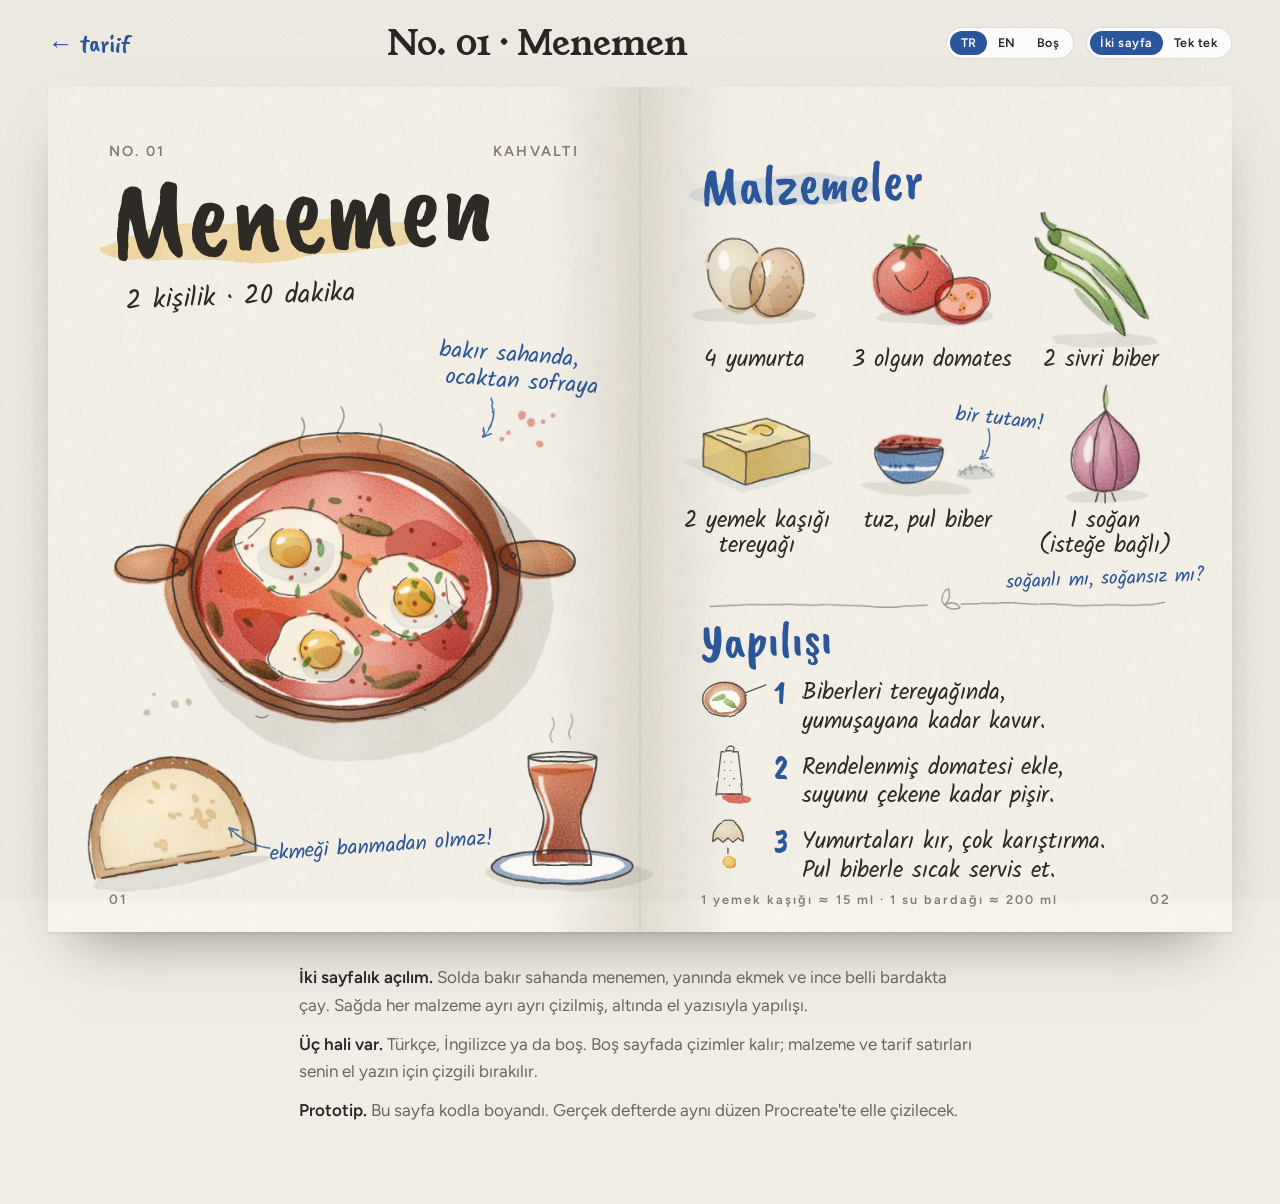
==== recipes/menemen.html @ 499aae49 "Add painted Menemen recipe spread Two-page watercolour spread drawn in SVG: the finished dish in a c" ====
<!doctype html>
<html lang="tr">
<head>
<meta charset="utf-8">
<meta name="viewport" content="width=device-width, initial-scale=1, viewport-fit=cover">
<title>Menemen tarif sayfası</title>
<link rel="preconnect" href="https://fonts.googleapis.com">
<link rel="preconnect" href="https://fonts.gstatic.com" crossorigin>
<link rel="stylesheet" href="https://fonts.googleapis.com/css2?family=Caveat+Brush&family=Figtree:wght@400..700&family=Kalam:wght@400;700&family=Young+Serif&display=swap">
<link rel="stylesheet" href="../assets/styles.css">
<style>
  /* Layout: a desk with the open notebook on it; controls sit above like tabs on a binder. */
  .desk { background: var(--paper-2); min-height: 100vh; padding: 0 var(--gutter) var(--s-8); }
  .desk-top {
    max-width: 1280px; margin-inline: auto;
    display: flex; flex-wrap: wrap; align-items: center; justify-content: space-between; gap: var(--s-4);
    padding-block: var(--s-5);
  }
  .back { font: 400 1.6rem/1 var(--f-letter); color: var(--cobalt); text-decoration: none; }
  .desk-title { margin: 0; font: 400 clamp(1.6rem, 3vw, 2.2rem)/1.1 var(--f-display); }
  .controls { display: flex; flex-wrap: wrap; gap: var(--s-3); }
  .notebook {
    max-width: 1280px; margin-inline: auto;
    display: grid; gap: var(--s-5); justify-items: center;
  }
  .notebook svg {
    display: block; width: 100%; height: auto;
    box-shadow: 0 2px 2px rgba(42, 38, 35, .06), 0 30px 60px -30px rgba(42, 38, 35, .55);
    border-radius: 3px;
    background: #FBF8F1;
  }
  .notebook svg.mm-left, .notebook svg.mm-right { max-width: 640px; }
  .about { max-width: 62ch; margin: var(--s-6) auto 0; color: var(--ink-soft); display: grid; gap: var(--s-3); }
  .about p { margin: 0; }
  .about b { color: var(--pen); font-weight: 600; }
</style>
</head>
<body>
<div class="desk">
  <header class="desk-top">
    <a class="back" href="../index.html">← tariif</a>
    <h1 class="desk-title">No. 01 · Menemen</h1>
    <div class="controls">
      <div class="seg" role="group" aria-label="Sayfa dili" id="langSeg">
        <button type="button" data-lang="tr" aria-pressed="true">TR</button>
        <button type="button" data-lang="en" aria-pressed="false">EN</button>
        <button type="button" data-lang="blank" aria-pressed="false">Boş</button>
      </div>
      <div class="seg" role="group" aria-label="Görünüm" id="viewSeg">
        <button type="button" data-view="both" aria-pressed="true">İki sayfa</button>
        <button type="button" data-view="pages" aria-pressed="false">Tek tek</button>
      </div>
    </div>
  </header>

  <main class="notebook" id="notebook"></main>

  <section class="about">
    <p><b>İki sayfalık açılım.</b> Solda bakır sahanda menemen, yanında ekmek ve ince belli bardakta çay. Sağda her malzeme ayrı ayrı çizilmiş, altında el yazısıyla yapılışı.</p>
    <p><b>Üç hali var.</b> Türkçe, İngilizce ya da boş. Boş sayfada çizimler kalır; malzeme ve tarif satırları senin el yazın için çizgili bırakılır.</p>
    <p><b>Prototip.</b> Bu sayfa kodla boyandı. Gerçek defterde aynı düzen Procreate'te elle çizilecek.</p>
  </section>
</div>

<script src="../assets/spreads/menemen.js"></script>
<script>
(function () {
  TariifSpreads.base = "../";   // the baked painting lives in ../assets/spreads
  var lang = "tr";
  var view = window.matchMedia("(max-width: 760px)").matches ? "pages" : "both";
  var book = document.getElementById("notebook");

  function draw() {
    book.innerHTML = view === "both"
      ? TariifSpreads.render("menemen", lang, "both")
      : TariifSpreads.render("menemen", lang, "left") + TariifSpreads.render("menemen", lang, "right");
    document.querySelectorAll("#langSeg button").forEach(function (b) { b.setAttribute("aria-pressed", b.dataset.lang === lang); });
    document.querySelectorAll("#viewSeg button").forEach(function (b) { b.setAttribute("aria-pressed", b.dataset.view === view); });
  }
  document.getElementById("langSeg").addEventListener("click", function (e) {
    var b = e.target.closest("[data-lang]"); if (!b) return;
    lang = b.dataset.lang;
    // switch language without repainting: the spread carries all three variants
    book.querySelectorAll(".mm-spread").forEach(function (svg) { svg.setAttribute("data-lang", lang); });
    document.querySelectorAll("#langSeg button").forEach(function (x) { x.setAttribute("aria-pressed", x.dataset.lang === lang); });
  });
  document.getElementById("viewSeg").addEventListener("click", function (e) {
    var b = e.target.closest("[data-view]"); if (!b) return;
    view = b.dataset.view; draw();
  });
  draw();
})();
</script>
</body>
</html>
---- assets/styles.css ----
/* Layout: a watercolour sketchbook. Cold-press paper ground, lots of white space, recipe pages as loose sheets held
   with washi tape. İznik cobalt is the only UI accent; the food pigments live in the paintings.
   The site commits to one look on purpose (paper is always paper), so there is no dark theme. */
:root {
  color-scheme: light;

  --paper: #FAF9F6;        /* cold-press watercolour paper */
  --paper-2: #F0EDE6;
  --sheet: #FFFFFF;
  --pen: #2A2623;          /* fine-liner ink, all body text */
  --ink-soft: #6C655E;
  --rule: rgba(42, 38, 35, .14);

  --cobalt: #2B579C;       /* İznik blue */
  --cobalt-deep: #1F4278;
  --cobalt-wash: rgba(43, 87, 156, .10);

  /* paint box, used only inside illustrations */
  --pg-red: #D8483A;
  --pg-orange: #EC8B3D;
  --pg-yellow: #F2C14E;
  --pg-ochre: #C98A3D;
  --pg-cream: #F1DDB4;
  --pg-green: #6A9A4A;
  --pg-sage: #A3BA8E;
  --pg-blue: #3E70B5;
  --pg-purple: #5E3F7E;
  --pg-brown: #8B5636;
  --pg-terra: #C56B45;
  --pg-grey: #A7ADB3;

  --tape-sage: rgba(163, 186, 142, .55);
  --tape-yellow: rgba(242, 193, 78, .45);
  --tape-blue: rgba(62, 112, 181, .28);
  --tape-pink: rgba(216, 72, 58, .22);

  --f-display: "Young Serif", Georgia, "Times New Roman", serif;
  --f-body: "Figtree", system-ui, -apple-system, "Segoe UI", sans-serif;
  --f-hand: "Kalam", "Segoe Print", "Bradley Hand", cursive;
  --f-letter: "Caveat Brush", "Kalam", "Segoe Print", cursive;

  --s-1: .25rem; --s-2: .5rem; --s-3: .75rem; --s-4: 1rem; --s-5: 1.5rem; --s-6: 2rem; --s-7: 3rem; --s-8: 5rem;
  --gutter: clamp(16px, 4vw, 48px);
  --maxw: 1240px;
  --shadow-sheet: 0 1px 1px rgba(42, 38, 35, .06), 0 14px 28px -18px rgba(42, 38, 35, .45);
}

*, *::before, *::after { box-sizing: border-box; }

html { scroll-behavior: smooth; scroll-padding-top: 5rem; }

body {
  margin: 0;
  background: var(--paper);
  color: var(--pen);
  font: 400 1.0625rem/1.6 var(--f-body);
  -webkit-font-smoothing: antialiased;
  overflow-x: hidden;
}

/* cold-press paper tooth over everything */
body::after {
  content: "";
  position: fixed; inset: 0;
  pointer-events: none;
  z-index: 100;
  opacity: .35;
  mix-blend-mode: multiply;
  background-image: url("data:image/svg+xml;utf8,<svg xmlns='http://www.w3.org/2000/svg' width='220' height='220'><filter id='n'><feTurbulence type='fractalNoise' baseFrequency='.55' numOctaves='3' stitchTiles='stitch'/><feColorMatrix values='0 0 0 0 .35 0 0 0 0 .32 0 0 0 0 .28 0 0 0 .22 0'/></filter><rect width='100%' height='100%' filter='url(%23n)'/></svg>");
}

.defs { position: absolute; width: 0; height: 0; overflow: hidden; }
img, svg { max-width: 100%; }
a { color: inherit; }
:focus-visible { outline: 2px solid var(--cobalt); outline-offset: 3px; border-radius: 4px; }

.mono { font: 600 .74rem/1.2 var(--f-body); letter-spacing: .12em; text-transform: uppercase; font-variant-numeric: tabular-nums; }

/* ---------- prototype strip ---------- */
.proto-strip {
  background: var(--cobalt);
  color: var(--sheet);
  font: 500 .8rem/1.4 var(--f-body);
  letter-spacing: .02em;
  text-align: center;
  padding: .45rem var(--gutter);
}

/* ---------- header ---------- */
.top {
  position: sticky;
  top: env(safe-area-inset-top, 0px);
  z-index: 20;
  display: flex;
  align-items: center;
  justify-content: space-between;
  gap: var(--s-4);
  padding: .85rem var(--gutter);
  background: color-mix(in srgb, var(--paper) 90%, transparent);
  backdrop-filter: blur(8px);
  border-bottom: 1px solid var(--rule);
}
.logo { display: flex; align-items: baseline; gap: .7rem; text-decoration: none; }
.logo-word {
  font: 400 1.85rem/1 var(--f-letter);
  color: var(--cobalt);
  letter-spacing: .01em;
}
.logo-word.small { font-size: 1.6rem; }
.logo-sub { font: 400 1rem/1 var(--f-hand); color: var(--ink-soft); }
.nav { display: flex; gap: clamp(.75rem, 2.5vw, 2rem); align-items: center; font-weight: 500; }
.nav a { text-decoration: none; padding-block: .25rem; }
.nav a:hover { color: var(--cobalt); }
.count-pill {
  display: inline-grid; place-items: center;
  min-width: 1.5rem; height: 1.5rem; padding: 0 .35rem;
  border-radius: 999px;
  background: var(--cobalt); color: var(--sheet);
  font: 600 .75rem/1 var(--f-body);
  margin-left: .2rem;
}

/* ---------- shared ---------- */
main > section { max-width: var(--maxw); margin-inline: auto; padding-inline: var(--gutter); }

.eyebrow { margin: 0; font: 400 1.15rem/1.3 var(--f-hand); color: var(--cobalt); }

.section-head { display: grid; gap: var(--s-2); margin-bottom: var(--s-6); max-width: 60ch; }
.section-head h2 {
  margin: 0;
  font: 400 clamp(2rem, 4.2vw, 3.1rem)/1.05 var(--f-display);
  letter-spacing: -.015em;
  text-wrap: balance;
}
.section-head p { margin: 0; color: var(--ink-soft); }

.btn {
  display: inline-flex; align-items: center; justify-content: center; gap: .5rem;
  padding: .9rem 1.5rem;
  border-radius: 999px;
  border: 1.5px solid var(--cobalt);
  font: 600 1rem/1 var(--f-body);
  text-decoration: none;
  cursor: pointer;
  transition: background .15s ease, color .15s ease, transform .15s ease;
}
.btn-ink { background: var(--cobalt); color: var(--sheet); }
.btn-ink:hover { background: var(--cobalt-deep); border-color: var(--cobalt-deep); }
.btn-ink:active { transform: translateY(1px); }
.btn-line { background: transparent; color: var(--cobalt); }
.btn-line:hover { background: var(--cobalt-wash); }
.btn-block { width: 100%; }
.btn[disabled] { opacity: .4; cursor: not-allowed; transform: none; }

/* ---------- scroll scenes ----------
   Each .scene is taller than the screen; its .sticky child pins for the extra height and app.js turns
   the scroll position inside the scene into progress (0 → 1). */
main > section.scene { max-width: none; padding-inline: 0; }
.scene { position: relative; }
.sticky {
  position: sticky;
  top: 0;
  height: 100vh;
  height: 100svh;
  overflow: hidden;
}
.scene h2 {
  margin: 0;
  font: 400 clamp(2rem, 4.4vw, 3.4rem)/1.05 var(--f-display);
  letter-spacing: -.02em;
  text-wrap: balance;
}
.h-hand { font: 400 1.12em/1 var(--f-letter); color: var(--cobalt); }

/* 1 · hero */
.scene-hero { height: 250vh; }
.scene-hero .sticky {
  display: grid;
  grid-template-columns: minmax(0, 1fr) minmax(0, 1.05fr);
  align-items: center;
  gap: var(--s-7);
  max-width: var(--maxw);
  margin-inline: auto;
  padding: 5rem var(--gutter) 3rem;
}
.hero-copy { display: grid; gap: var(--s-5); min-width: 0; }
.hero-copy h1 {
  margin: 0;
  font: 400 clamp(2.8rem, 7.2vw, 6rem)/.98 var(--f-display);
  letter-spacing: -.03em;
  text-wrap: balance;
}
.h1-hand {
  font: 400 1.15em/0.8 var(--f-letter);
  letter-spacing: 0;
  color: var(--cobalt);
  display: inline-block;
  transform: rotate(-3deg);
  position: relative;
  z-index: 0;
}
.h1-hand::after { /* a loose wash under the word */
  content: "";
  position: absolute; left: -6%; right: -4%; top: 38%; bottom: 2%;
  background: var(--pg-yellow);
  opacity: .5;
  border-radius: 46% 54% 40% 60% / 60% 40% 60% 40%;
  z-index: -1;
  filter: url(#wc2);
}
.lede { margin: 0; font-size: 1.15rem; max-width: 46ch; color: var(--ink-soft); }
.hero-cta { display: flex; flex-wrap: wrap; gap: var(--s-3); }

.book-stage { position: relative; height: min(520px, 68svh); min-width: 0; perspective: 1800px; }
.hero-wash { position: absolute; inset: 4% 2%; width: 96%; height: 92%; overflow: visible; opacity: calc(.4 + var(--fan, 0) * .6); }
.hero-wash path { fill: var(--pg-blue); opacity: .2; }
.hero-wash .dab-y { fill: var(--pg-yellow); opacity: .55; }
.hero-wash .dab-g { fill: var(--pg-sage); opacity: .6; }
.fan { position: absolute; inset: 0; }
.fan .page, .book-cover {
  position: absolute;
  width: min(250px, 50%);
  left: 50%; top: 50%;
  transform: translate(-50%, -50%);
}
.fan .page { box-shadow: var(--shadow-sheet); }
.fan .page:nth-child(2) { z-index: 2; }
.book-cover {
  aspect-ratio: 5 / 7;
  z-index: 5;
  transform: translate(-50%, -50%) rotate(1deg);
  opacity: calc(1 - var(--fan, 0) * 1.8);
  transform-style: preserve-3d;
  pointer-events: none;
}
.book-leaf {
  position: absolute; inset: 0;
  transform-origin: 0 50%;
  transform: rotateY(calc(var(--open, 0) * -150deg));
  transform-style: preserve-3d;
}
.cover-front, .cover-inside {
  position: absolute; inset: 0;
  border-radius: 3px 8px 8px 3px;
  backface-visibility: hidden;
  -webkit-backface-visibility: hidden;
}
.cover-front {
  display: grid; align-content: space-between; justify-items: center; text-align: center;
  padding: 16% 10% 12%;
  color: var(--sheet);
  background:
    linear-gradient(90deg, rgba(0, 0, 0, .28) 0 5%, rgba(255, 255, 255, .08) 5% 6.5%, transparent 6.5%),
    repeating-linear-gradient(0deg, rgba(255, 255, 255, .05) 0 1px, transparent 1px 3px),
    repeating-linear-gradient(90deg, rgba(0, 0, 0, .05) 0 1px, transparent 1px 3px),
    var(--cobalt);
  box-shadow: 0 24px 40px -22px rgba(42, 38, 35, .7), inset -6px 0 12px -8px rgba(0, 0, 0, .35);
}
.cover-front .cover-name { font-size: clamp(1.4rem, 2.6vw, 2rem); }
.cover-inside {
  transform: rotateY(180deg);
  background: var(--paper-2);
  display: grid; place-items: center;
  font: 400 1.1rem/1.4 var(--f-hand); color: var(--ink-soft); text-align: center;
}

.note { position: absolute; margin: 0; font: 400 1.25rem/1.15 var(--f-hand); color: var(--cobalt); z-index: 6; }
.note, .arrow { opacity: calc((var(--fan, 0) - .8) * 5); }
.note-a { right: 0; top: 0; transform: rotate(5deg); text-align: right; }
.note-b { left: 2%; bottom: 3%; transform: rotate(-6deg); }
.arrow { position: absolute; width: 80px; right: 13%; top: 13%; z-index: 6; transform: rotate(32deg); }
.arrow path { fill: none; stroke: var(--cobalt); stroke-width: 1.8; stroke-linecap: round; stroke-linejoin: round; }
.scroll-cue {
  position: absolute; left: 50%; bottom: 1.2rem;
  transform: translateX(-50%);
  margin: 0;
  font: 400 1.05rem/1 var(--f-hand); color: var(--ink-soft);
  opacity: calc(1 - var(--open, 0) * 4);
  animation: nudge 2.2s ease-in-out infinite;
}
@keyframes nudge { 50% { transform: translate(-50%, 6px); } }

/* 2 · statement */
.scene-say { height: 220vh; }
.scene-say .sticky { display: grid; place-items: center; padding-inline: var(--gutter); }
.say {
  margin: 0;
  max-width: 19em;
  font: 400 clamp(1.9rem, 4.6vw, 3.9rem)/1.18 var(--f-display);
  letter-spacing: -.02em;
}
.say .w { color: color-mix(in srgb, var(--pen) 20%, transparent); transition: color .3s ease; }
.say .w.on { color: var(--pen); }
.say em { font-style: normal; }
.say em .w { font: 400 1.15em/1 var(--f-letter); letter-spacing: 0; color: color-mix(in srgb, var(--cobalt) 25%, transparent); }
.say em .w.on { color: var(--cobalt); }

/* 3 · build */
.scene-build { height: 420vh; }
.scene-build .sticky, .scene-lang .sticky {
  display: grid;
  grid-template-columns: minmax(0, 1fr) minmax(0, 1fr);
  align-items: center;
  justify-items: center;
  gap: var(--s-7);
  max-width: var(--maxw);
  margin-inline: auto;
  padding: 5rem var(--gutter) 2rem;
}
.build-copy, .lang-copy { display: grid; gap: var(--s-5); max-width: 32rem; justify-self: start; }
.build-steps { list-style: none; margin: 0; padding: 0; display: grid; gap: var(--s-4); counter-reset: bs; }
.build-steps li {
  counter-increment: bs;
  display: grid;
  grid-template-columns: 2.4rem minmax(0, 1fr);
  column-gap: var(--s-3);
  opacity: .35;
  transition: opacity .3s ease;
}
.build-steps li.on { opacity: 1; }
.build-steps li::before { content: counter(bs); grid-row: span 2; font: 400 2rem/1 var(--f-letter); color: var(--cobalt); }
.build-steps b { font: 400 1.35rem/1.2 var(--f-display); }
.build-steps span { color: var(--ink-soft); }
.build-steps li::after { /* how far this layer has got */
  content: "";
  grid-column: 2;
  height: 2px;
  margin-top: var(--s-2);
  background: linear-gradient(var(--cobalt), var(--cobalt)) 0 0 / calc(var(--sp, 0) * 100%) 100% no-repeat, var(--rule);
}
.build-page, .lang-page {
  width: min(420px, 100%);
  max-height: calc(100svh - 8rem);
  box-shadow: var(--shadow-sheet);
}
.build-page { aspect-ratio: 5 / 7; }
.build-page .art .pen > *:not(.dot) { vector-effect: none; stroke-width: .5; }
.build-page .wash, .build-page .paper { transform-box: fill-box; transform-origin: center; }
.build-title { will-change: clip-path; }
.build-list { margin-top: 4cqi; }
.build-list li { will-change: opacity, transform; }

/* 4 · language */
.scene-lang { height: 320vh; }
.scene-lang .sticky { grid-template-columns: minmax(0, 1fr) minmax(0, 1fr); }
.lang-page { aspect-ratio: 5 / 7; justify-self: center; }
.lang-page .page-art { padding: 0 14%; }
.lang-body { display: grid; }
.lang-state {
  grid-area: 1 / 1;
  opacity: 0;
  transform: translateY(8px);
  transition: opacity .45s ease, transform .45s ease;
}
.lang-state.on { opacity: 1; transform: none; }
.lang-state .page-title { margin-bottom: 4cqi; }
.lang-state .write-lines { gap: 6cqi; }
.lang-dots { display: flex; gap: var(--s-2); }
.lang-dots span {
  padding: .5rem 1rem;
  border-radius: 999px;
  border: 1px solid var(--rule);
  font: 600 .9rem/1 var(--f-body);
  color: var(--ink-soft);
  transition: background .3s ease, color .3s ease, border-color .3s ease;
}
.lang-dots span.on { background: var(--cobalt); border-color: var(--cobalt); color: var(--sheet); }
.lang-desc { margin: 0; color: var(--ink-soft); max-width: 40ch; min-height: 5em; }

/* 5 · gallery */
.scene-gallery { height: 300vh; }
.scene-gallery .sticky { display: flex; flex-direction: column; justify-content: center; gap: var(--s-6); padding-top: 4rem; }
.gallery-head { display: grid; gap: var(--s-2); max-width: var(--maxw); width: 100%; margin-inline: auto; padding-inline: var(--gutter); }
.gallery-head p { margin: 0; color: var(--ink-soft); }
.gallery-track {
  display: flex;
  gap: var(--s-6);
  padding: var(--s-4) var(--gutter) var(--s-5) max(var(--gutter), calc((100vw - var(--maxw)) / 2 + var(--gutter)));
  will-change: transform;
}
.g-card {
  all: unset;
  cursor: zoom-in;
  flex: 0 0 clamp(190px, 21vw, 250px);
  display: grid;
  gap: var(--s-1);
}
.g-card .page { box-shadow: var(--shadow-sheet); margin-bottom: var(--s-2); transition: transform .25s ease; }
.g-card:nth-child(odd) .page { transform: rotate(-1.2deg); }
.g-card:nth-child(even) .page { transform: rotate(1deg) translateY(10px); }
.g-card:hover .page { transform: translateY(-6px); }
.g-card:focus-visible { outline: 2px solid var(--cobalt); outline-offset: 6px; border-radius: 2px; }
.g-name { font: 400 1.1rem/1.2 var(--f-display); }
.g-card .mono { color: var(--ink-soft); }

/* without motion: no pinning, every scene shows its finished state */
.static .scene { height: auto !important; }
.static .sticky { position: relative; height: auto; overflow: visible; padding-block: 4rem; }
.static .gallery-track { overflow-x: auto; transform: none !important; }
.static .scroll-cue { display: none; }

/* ---------- how ---------- */
.how { padding-block: var(--s-8) var(--s-7); }
.steps {
  list-style: none; margin: 0; padding: 0;
  display: grid; grid-template-columns: repeat(4, minmax(0, 1fr));
  gap: var(--s-6);
}
.steps li { display: grid; gap: var(--s-2); align-content: start; }
.steps h3 { margin: 0; font: 400 1.35rem/1.2 var(--f-display); }
.steps p { margin: 0; color: var(--ink-soft); font-size: 1rem; }
.steps b { font-weight: 700; color: var(--cobalt); }
.step-no {
  position: relative;
  width: 3.2rem; height: 3.2rem;
  display: grid; place-items: center;
  font: 400 2.1rem/1 var(--f-letter);
  color: var(--cobalt);
  isolation: isolate;
}
.step-no::before {
  content: "";
  position: absolute; inset: 0;
  border-radius: 48% 52% 44% 56% / 55% 45% 55% 45%;
  background: var(--pg-blue);
  opacity: .16;
  z-index: -1;
  filter: url(#wc1);
}

/* ---------- builder ---------- */
.builder { padding-block: var(--s-7) var(--s-8); }
.filters { display: flex; flex-wrap: wrap; gap: var(--s-2); margin-bottom: var(--s-6); }
.chip {
  border: 1px solid var(--rule);
  background: var(--sheet);
  color: var(--pen);
  border-radius: 999px;
  padding: .5rem 1rem;
  font: 500 .95rem/1 var(--f-body);
  cursor: pointer;
}
.chip:hover { border-color: var(--cobalt); color: var(--cobalt); }
.chip[aria-pressed="true"] { background: var(--cobalt); border-color: var(--cobalt); color: var(--sheet); }

.builder-grid {
  display: grid;
  grid-template-columns: minmax(0, 1fr) minmax(300px, 360px);
  gap: var(--s-7);
  align-items: start;
}
.catalog {
  display: grid;
  grid-template-columns: repeat(auto-fill, minmax(200px, 1fr));
  gap: var(--s-7) var(--s-5);
  min-width: 0;
}

.card { display: grid; gap: var(--s-3); align-content: start; min-width: 0; }
.card-page {
  all: unset;
  cursor: zoom-in;
  display: block;
  position: relative;
  transition: transform .25s ease;
}
.card-page::before { /* washi tape holding the sheet */
  content: "";
  position: absolute; top: -9px; left: 50%;
  width: 38%; height: 18px;
  transform: translateX(-50%) rotate(-3deg);
  background: var(--tape-sage);
  z-index: 2;
  clip-path: polygon(2% 0, 98% 4%, 100% 50%, 97% 100%, 1% 96%, 0 50%);
}
.card:nth-child(3n+2) .card-page::before { background: var(--tape-yellow); transform: translateX(-50%) rotate(2deg); }
.card:nth-child(3n) .card-page::before { background: var(--tape-blue); transform: translateX(-50%) rotate(-1deg); }
.card-page:hover { transform: translateY(-4px) rotate(-.6deg); }
.card-page:focus-visible { outline: 2px solid var(--cobalt); outline-offset: 5px; }
.card-page .page { box-shadow: var(--shadow-sheet); }
.card.is-in .card-page .page { box-shadow: 0 0 0 2px var(--cobalt), var(--shadow-sheet); }
.card-meta { display: flex; justify-content: space-between; align-items: baseline; gap: var(--s-2); }
.card-meta h3 { margin: 0; font: 400 1.1rem/1.25 var(--f-display); }
.card-meta .mono { color: var(--ink-soft); flex-shrink: 0; }
.card-actions { display: flex; gap: var(--s-2); align-items: center; }

/* segmented control (TR / EN / Boş) */
.seg {
  display: inline-flex;
  padding: 3px;
  border: 1px solid var(--rule);
  border-radius: 999px;
  background: var(--sheet);
}
.seg button {
  all: unset;
  cursor: pointer;
  padding: .36rem .66rem;
  border-radius: 999px;
  font: 600 .78rem/1 var(--f-body);
  letter-spacing: .04em;
  color: var(--pen);
}
.seg button:hover { background: var(--cobalt-wash); }
.seg button[aria-pressed="true"] { background: var(--cobalt); color: var(--sheet); }
.seg button[disabled] { color: var(--rule); cursor: not-allowed; text-decoration: line-through; background: none; }
.seg button:focus-visible { outline: 2px solid var(--cobalt); outline-offset: 1px; }
.seg-wide { display: flex; }
.seg-wide button { flex: 1; text-align: center; padding-block: .6rem; font-size: .85rem; }

.add-btn {
  all: unset;
  cursor: pointer;
  margin-left: auto;
  padding: .48rem .9rem;
  border-radius: 999px;
  border: 1.5px solid var(--cobalt);
  color: var(--cobalt);
  font: 600 .88rem/1 var(--f-body);
  white-space: nowrap;
}
.add-btn:hover { background: var(--cobalt-wash); }
.add-btn[aria-pressed="true"] { background: var(--cobalt); color: var(--sheet); }
.add-btn:focus-visible { outline: 2px solid var(--cobalt); outline-offset: 2px; }

/* ---------- the recipe page (thumb + spread share this) ---------- */
.page {
  position: relative;
  aspect-ratio: 5 / 7;
  max-width: 100%;
  background: var(--sheet);
  border-radius: 2px;
  overflow: hidden;
  display: grid;
  grid-template-rows: auto 1fr auto;
  padding: 9% 9% 8%;
  container-type: inline-size;
}
.page-no {
  display: flex; justify-content: space-between; align-items: center;
  font: 600 4.2cqi/1 var(--f-body);
  letter-spacing: .12em;
  color: var(--ink-soft);
  text-transform: uppercase;
}
.page-art { display: grid; place-items: center; padding: 3% 4%; }
.page-art svg { width: 100%; height: auto; }
.page-title {
  font: 400 12.5cqi/.95 var(--f-letter);
  text-align: center;
  color: var(--pen);
  text-wrap: balance;
}
.page-title small {
  display: block;
  margin-top: 2.6cqi;
  font: 600 3.8cqi/1 var(--f-body);
  letter-spacing: .14em;
  text-transform: uppercase;
  color: var(--cobalt);
}
.page-lines { display: grid; gap: 3cqi; margin-top: 5cqi; }
.page-lines i { display: block; height: 1.5cqi; border-radius: 9px; background: color-mix(in srgb, var(--pen) 16%, transparent); }
.page-lines.blank i { height: 0; background: none; border-bottom: 1px solid color-mix(in srgb, var(--pen) 22%, transparent); border-radius: 0; }
.page-badge {
  font: 700 3.8cqi/1 var(--f-body);
  padding: 1.6cqi 2.6cqi;
  border-radius: 999px;
  background: var(--cobalt-wash);
  color: var(--cobalt);
  letter-spacing: .08em;
}

/* hand-painted pages (assets/spreads) take the whole sheet */
.page--painted { padding: 0; display: block; background: #FBF8F1; }
.page--painted .mm-spread { display: block; width: 100%; height: 100%; }
.page-badge--float { position: absolute; right: 7%; top: 5.5%; }
.fan .page, .g-card .page { will-change: transform; }
.spread.spread--painted { display: block; background: #FBF8F1; }
.spread--painted .mm-spread { display: block; width: 100%; height: auto; }
.spread--painted .mm-left, .spread--painted .mm-right { display: none; }
.spread-foot { gap: var(--s-3); }

/* watercolour paintings: each pigment layer glazes over the one below it */
.art { isolation: isolate; overflow: visible; }
.art .wash { mix-blend-mode: multiply; opacity: .85; }
.art .wash.lt { opacity: .45; }
.art .paper { fill: var(--sheet); }
.art .red { fill: var(--pg-red); }
.art .orange { fill: var(--pg-orange); }
.art .yellow { fill: var(--pg-yellow); }
.art .ochre { fill: var(--pg-ochre); }
.art .cream { fill: var(--pg-cream); }
.art .green { fill: var(--pg-green); }
.art .sage { fill: var(--pg-sage); }
.art .blue { fill: var(--pg-blue); }
.art .purple { fill: var(--pg-purple); }
.art .brown { fill: var(--pg-brown); }
.art .terra { fill: var(--pg-terra); }
.art .grey { fill: var(--pg-grey); }
.art .s-red { fill: none; stroke: var(--pg-red); stroke-width: 3.4; stroke-linecap: round; }
.art .s-green { fill: none; stroke: var(--pg-green); stroke-width: 2.6; stroke-linecap: round; }
.art .pen { fill: none; stroke: var(--pen); stroke-width: 1.4px; stroke-linecap: round; stroke-linejoin: round; }
.art .pen > * { vector-effect: non-scaling-stroke; }
.art .pen > .dot { vector-effect: none; stroke-width: 2.6; }
.spread .art .pen { stroke-width: 1.8px; }

/* ---------- book panel ---------- */
.book-panel {
  position: sticky;
  top: calc(env(safe-area-inset-top, 0px) + 5.5rem);
  display: flex;
  flex-direction: column;
  gap: var(--s-4);
  padding: var(--s-6) var(--s-5) var(--s-5);
  background: var(--sheet);
  border-radius: 3px;
  box-shadow: var(--shadow-sheet);
  max-height: calc(100vh - 7rem);
  overflow: auto;
  min-width: 0;
}
.book-panel > * { flex-shrink: 0; }
.panel-head { display: flex; justify-content: space-between; align-items: baseline; }
.panel-head h2 { margin: 0; font: 400 1.8rem/1 var(--f-display); }

.cover-preview {
  --cover: var(--cobalt);
  --cover-ink: var(--sheet);
  display: grid;
  grid-template-columns: 14px 1fr;
  aspect-ratio: 5 / 3.4;
  max-width: 100%;
  border-radius: 3px 8px 8px 3px;
  overflow: hidden;
  background:
    repeating-linear-gradient(0deg, rgba(255, 255, 255, .05) 0 1px, transparent 1px 3px),
    repeating-linear-gradient(90deg, rgba(0, 0, 0, .05) 0 1px, transparent 1px 3px),
    var(--cover);
  box-shadow: inset -10px 0 18px -14px rgba(0, 0, 0, .45), 0 12px 20px -14px rgba(42, 38, 35, .6);
}
.cover-preview[data-cover="keten"] { --cover-ink: var(--pen); }
.cover-binding {
  background:
    radial-gradient(circle at 50% 50%, var(--paper) 2.6px, transparent 3px) 50% 0 / 100% 14px repeat-y,
    color-mix(in srgb, var(--cover) 82%, #000);
}
.cover-preview[data-binding="dikis"] .cover-binding {
  background:
    linear-gradient(var(--paper) 0 0) 50% 4px / 1.5px 8px repeat-y,
    color-mix(in srgb, var(--cover) 82%, #000);
}
.cover-face { display: grid; align-content: space-between; justify-items: center; padding: 8% 9% 7%; color: var(--cover-ink); min-width: 0; text-align: center; }
.cover-kicker { font: 600 .68rem/1 var(--f-body); letter-spacing: .18em; text-transform: uppercase; opacity: .9; }
.cover-name {
  font: 400 clamp(1.7rem, 3vw, 2.1rem)/1 var(--f-letter);
  max-width: 100%;
  overflow-wrap: anywhere;
  padding: .35em .7em .3em;
  background: var(--sheet);
  color: var(--pen);
  border-radius: 2px;
  box-shadow: 0 1px 2px rgba(0, 0, 0, .18), inset 0 0 0 4px var(--sheet), inset 0 0 0 5px var(--rule);
}
.cover-mark { font: 400 1.05rem/1 var(--f-letter); opacity: .9; }

.field { display: grid; gap: var(--s-2); border: 0; margin: 0; padding: 0; min-width: 0; }
.field label, .field legend, .field-label {
  font: 600 .72rem/1.2 var(--f-body);
  letter-spacing: .12em;
  text-transform: uppercase;
  color: var(--ink-soft);
  padding: 0;
  margin-bottom: var(--s-2);
}
.field input[type="text"] {
  font: 400 1.5rem/1.1 var(--f-letter);
  color: var(--pen);
  padding: .4rem .2rem;
  border: 0;
  border-bottom: 1px solid var(--pen);
  background: transparent;
  width: 100%;
}
.field input[type="text"]:focus { outline: none; border-bottom-color: var(--cobalt); background: var(--cobalt-wash); }

.swatches { display: flex; gap: var(--s-3); flex-wrap: wrap; }
.swatch {
  all: unset;
  cursor: pointer;
  display: grid; justify-items: center; gap: .35rem;
  font: 500 .74rem/1.1 var(--f-body);
  color: var(--ink-soft);
  text-align: center;
  width: 4.2rem;
}
.swatch span {
  width: 2.4rem; height: 2.4rem; border-radius: 50%;
  background: var(--c);
  box-shadow: inset 0 0 0 2px var(--sheet);
  border: 2px solid transparent;
}
.swatch[aria-pressed="true"] span { border-color: var(--pen); }
.swatch[aria-pressed="true"] { color: var(--pen); }
.swatch:focus-visible span { outline: 2px solid var(--cobalt); outline-offset: 2px; }

.page-list { list-style: none; margin: 0; padding: 0; display: grid; gap: 2px; counter-reset: pg; }
.page-list li {
  counter-increment: pg;
  display: grid;
  grid-template-columns: 1.6rem minmax(0, 1fr) auto auto;
  align-items: center;
  gap: var(--s-2);
  padding: .45rem .2rem;
  border-bottom: 1px solid var(--rule);
  font-size: .95rem;
}
.page-list li::before { content: counter(pg, decimal-leading-zero); font: 600 .75rem/1 var(--f-body); color: var(--ink-soft); font-variant-numeric: tabular-nums; }
.page-list .pl-name { overflow: hidden; text-overflow: ellipsis; white-space: nowrap; }
.page-list .pl-lang { font: 700 .68rem/1 var(--f-body); letter-spacing: .06em; padding: .28rem .45rem; border-radius: 999px; background: var(--paper-2); }
.page-list .pl-lang[data-l="blank"] { background: var(--tape-yellow); }
.page-list .pl-lang[data-l="en"] { background: var(--cobalt-wash); color: var(--cobalt); }
.pl-tools { display: flex; gap: 2px; }
.icon-btn {
  all: unset;
  cursor: pointer;
  width: 1.6rem; height: 1.6rem;
  display: grid; place-items: center;
  border-radius: 50%;
  font: 500 1rem/1 var(--f-body);
  color: var(--ink-soft);
}
.icon-btn:hover { background: var(--paper-2); color: var(--pen); }
.icon-btn:focus-visible { outline: 2px solid var(--cobalt); }
.icon-btn[disabled] { opacity: .25; cursor: default; background: none; }
.empty { margin: 0; color: var(--ink-soft); font-size: .95rem; }

.progress { height: 6px; border-radius: 9px; background: var(--paper-2); overflow: hidden; }
.progress span { display: block; height: 100%; width: 0; background: var(--cobalt); border-radius: 9px; transition: width .3s ease; }
.hint { margin: calc(var(--s-2) * -1) 0 0; font: 400 1.05rem/1.2 var(--f-hand); color: var(--cobalt); }

.sum { margin: 0; display: grid; gap: var(--s-1); font-variant-numeric: tabular-nums; }
.sum div { display: flex; justify-content: space-between; gap: var(--s-3); font-size: .95rem; }
.sum dt { color: var(--ink-soft); }
.sum dd { margin: 0; font-weight: 500; }
.sum-total { padding-top: var(--s-2); margin-top: var(--s-1); border-top: 1px solid var(--pen); }
.sum-total dt { color: var(--pen); font-weight: 600; }
.sum-total dd { font: 400 1.3rem/1 var(--f-display); }
.order-msg { margin: 0; font-size: .92rem; color: var(--ink-soft); }
.order-msg:empty { display: none; }

/* ---------- studio (instagram) ---------- */
.studio { padding-block: var(--s-7) var(--s-8); display: grid; justify-items: start; }
.studio-grid {
  display: grid;
  grid-template-columns: repeat(6, minmax(0, 1fr));
  gap: var(--s-3);
  width: 100%;
  margin-bottom: var(--s-6);
}
.post {
  position: relative;
  aspect-ratio: 1;
  max-width: 100%;
  background: var(--sheet);
  border-radius: 2px;
  box-shadow: var(--shadow-sheet);
  overflow: hidden;
  display: grid; place-items: center;
}
.post svg { width: 72%; }
.post.sketch .wash, .post.sketch .paper { display: none; }
.post.flat .pen { display: none; }
.post-tag {
  position: absolute; left: 8px; bottom: 8px;
  font: 400 .95rem/1 var(--f-hand);
  padding: .3rem .55rem .2rem;
  background: var(--tape-sage);
  clip-path: polygon(2% 0, 98% 6%, 100% 55%, 97% 100%, 0 94%, 3% 50%);
}

/* ---------- footer ---------- */
.foot {
  display: grid; gap: var(--s-2); justify-items: center; text-align: center;
  padding: var(--s-7) var(--gutter) calc(var(--s-7) + env(safe-area-inset-bottom, 0px));
  border-top: 1px solid var(--rule);
  color: var(--ink-soft);
}
.foot p { margin: 0; }
.foot .mono { letter-spacing: .06em; text-transform: none; font-weight: 500; }

/* ---------- mobile bar ---------- */
.mobile-bar {
  display: none;
  position: fixed; left: 0; right: 0; bottom: 0; z-index: 30;
  justify-content: space-between; align-items: center;
  padding: .9rem var(--gutter) calc(.9rem + env(safe-area-inset-bottom, 0px));
  background: var(--cobalt); color: var(--sheet);
  text-decoration: none;
  font-weight: 600;
}

/* ---------- spread dialog ---------- */
.spread-dialog {
  width: min(1000px, calc(100vw - 32px));
  max-height: calc(100vh - 32px);
  border: 0;
  padding: var(--s-5);
  border-radius: 6px;
  background: var(--paper);
  color: var(--pen);
  box-shadow: 0 30px 80px -20px rgba(42, 38, 35, .55);
}
.spread-dialog::backdrop { background: rgba(31, 66, 120, .35); backdrop-filter: blur(3px); }
.spread-dialog[open] { animation: lift .35s cubic-bezier(.2, .8, .2, 1); }
@keyframes lift { from { transform: translateY(16px) rotate(-.6deg); opacity: .4; } }
.spread-top { display: flex; justify-content: space-between; align-items: center; margin-bottom: var(--s-4); }
.spread-top .icon-btn { font-size: 1.6rem; width: 2.4rem; height: 2.4rem; }
.spread {
  display: grid;
  grid-template-columns: repeat(2, minmax(0, 1fr));
  box-shadow: var(--shadow-sheet);
  border-radius: 3px;
  overflow: hidden;
}
.spread .page { border-radius: 0; aspect-ratio: auto; min-height: 560px; }
.spread .page + .page { box-shadow: inset 16px 0 20px -18px rgba(42, 38, 35, .35); }
.spread .page-left .page-art { padding: 0 6%; }
.page-right { grid-template-rows: 1fr auto; gap: 4cqi; padding-left: 10%; }
.hand-h { margin: 0 0 2cqi; font: 400 8cqi/1 var(--f-letter); color: var(--cobalt); }
.hand-list { margin: 0; padding: 0; list-style: none; font: 400 4.6cqi/1.45 var(--f-hand); color: var(--pen); display: grid; gap: .5cqi; }
.hand-list li { position: relative; padding-left: 6.5cqi; }
.hand-list li::before { /* a watercolour dab instead of a bullet */
  content: "";
  position: absolute; left: 0; top: .55em;
  width: 3.4cqi; height: 3cqi;
  border-radius: 55% 45% 50% 50% / 60% 50% 50% 40%;
  background: var(--dab, var(--pg-sage));
  opacity: .75;
}
.hand-list li:nth-child(4n+2) { --dab: var(--pg-yellow); }
.hand-list li:nth-child(4n+3) { --dab: var(--pg-red); }
.hand-list li:nth-child(4n) { --dab: var(--pg-blue); }
ol.hand-list { counter-reset: st; }
ol.hand-list li { counter-increment: st; }
ol.hand-list li::before {
  content: counter(st);
  width: auto; height: auto;
  top: 0;
  background: none;
  opacity: 1;
  font: 400 5.4cqi/1.35 var(--f-letter);
  color: var(--cobalt);
}
.recipe-body { display: grid; gap: 5cqi; align-content: start; }
.meta-row { display: flex; gap: 4cqi; font: 600 3.4cqi/1 var(--f-body); color: var(--ink-soft); letter-spacing: .12em; text-transform: uppercase; }
.measure-note { font: 400 3.4cqi/1.35 var(--f-body); color: var(--ink-soft); border-top: 1px solid var(--rule); padding-top: 3cqi; }
.write-lines { display: grid; gap: 7.2cqi; }
.write-lines i { display: block; border-bottom: 1px solid color-mix(in srgb, var(--pen) 22%, transparent); height: 0; }
.write-prompt { font: 400 5cqi/1.2 var(--f-hand); color: var(--cobalt); transform: rotate(-2deg); }
.photo-slot {
  border: 1.5px dashed color-mix(in srgb, var(--pen) 28%, transparent);
  border-radius: 2px;
  aspect-ratio: 4 / 3;
  width: 100%;
  display: grid; place-items: center;
  font: 400 5.4cqi/1.2 var(--f-hand); color: var(--ink-soft); text-align: center;
  padding: 6cqi;
}
.spread-foot { display: flex; justify-content: flex-end; margin-top: var(--s-4); }

/* ---------- responsive ---------- */
@media (max-width: 1000px) {
  .scene-hero .sticky { grid-template-columns: minmax(0, 1fr); align-content: center; gap: var(--s-4); padding-top: 4.5rem; }
  .book-stage { height: min(380px, 44svh); }
  .scene-build .sticky, .scene-lang .sticky { grid-template-columns: minmax(0, 1fr); align-content: center; gap: var(--s-5); padding-top: 4.5rem; }
  .scene-lang .lang-copy { grid-row: 1; }
  .build-page, .lang-page { width: auto; height: min(52svh, 520px); max-height: none; }
  .steps { grid-template-columns: repeat(2, minmax(0, 1fr)); }
  .builder-grid { grid-template-columns: minmax(0, 1fr); }
  .book-panel { position: static; max-height: none; }
  .studio-grid { grid-template-columns: repeat(3, minmax(0, 1fr)); }
  .mobile-bar { display: flex; }
  .foot { padding-bottom: calc(var(--s-8) + 2rem + env(safe-area-inset-bottom, 0px)); }
}
@media (max-width: 640px) {
  body { font-size: 1rem; }
  .logo-sub { display: none; }
  .nav a:not(.nav-cart) { display: none; }
  .hero-copy { gap: var(--s-3); }
  .hero-copy .eyebrow { display: none; }
  .scene-hero .sticky { padding-top: 4.25rem; padding-bottom: 4.5rem; }
  .hero-copy h1 { font-size: clamp(2.4rem, 11vw, 3.2rem); }
  .lede { font-size: 1rem; }
  .btn { padding: .75rem 1.2rem; }
  .book-stage { height: min(280px, 36svh); }
  .fan .page, .book-cover { width: 42%; }
  .note { font-size: 1.05rem; }
  .arrow { display: none; }
  .build-copy, .lang-copy { gap: var(--s-3); }
  .build-steps { grid-template-columns: repeat(3, minmax(0, 1fr)); gap: var(--s-3); }
  .build-steps li { grid-template-columns: minmax(0, 1fr); }
  .build-steps li::before { grid-row: auto; font-size: 1.5rem; }
  .build-steps li::after { grid-column: 1; }
  .build-steps b { font-size: 1.05rem; }
  .build-steps span { display: none; }
  .build-page, .lang-page { height: min(46svh, 440px); }
  .lang-desc { min-height: 0; font-size: .95rem; }
  .steps { grid-template-columns: minmax(0, 1fr); gap: var(--s-5); }
  .catalog { grid-template-columns: repeat(2, minmax(0, 1fr)); gap: var(--s-6) var(--s-3); }
  .card-actions { flex-wrap: wrap; }
  .add-btn { margin-left: 0; }
  .card-meta { flex-direction: column; gap: .2rem; }
  .spread-dialog { padding: var(--s-3); }
  .spread--painted .mm-both { display: none; }
  .spread--painted .mm-left, .spread--painted .mm-right { display: block; }
  .spread--painted .mm-right { border-top: 1px solid var(--rule); }
  .spread { grid-template-columns: minmax(0, 1fr); }
  .spread .page { min-height: 0; aspect-ratio: 5 / 7; }
  .spread .page + .page { box-shadow: inset 0 16px 20px -18px rgba(42, 38, 35, .35); }
}
@media (max-width: 340px) {
  .catalog { grid-template-columns: minmax(0, 1fr); }
}

@media (prefers-reduced-motion: reduce) {
  *, *::before, *::after { transition: none !important; animation: none !important; }
  html { scroll-behavior: auto; }
}
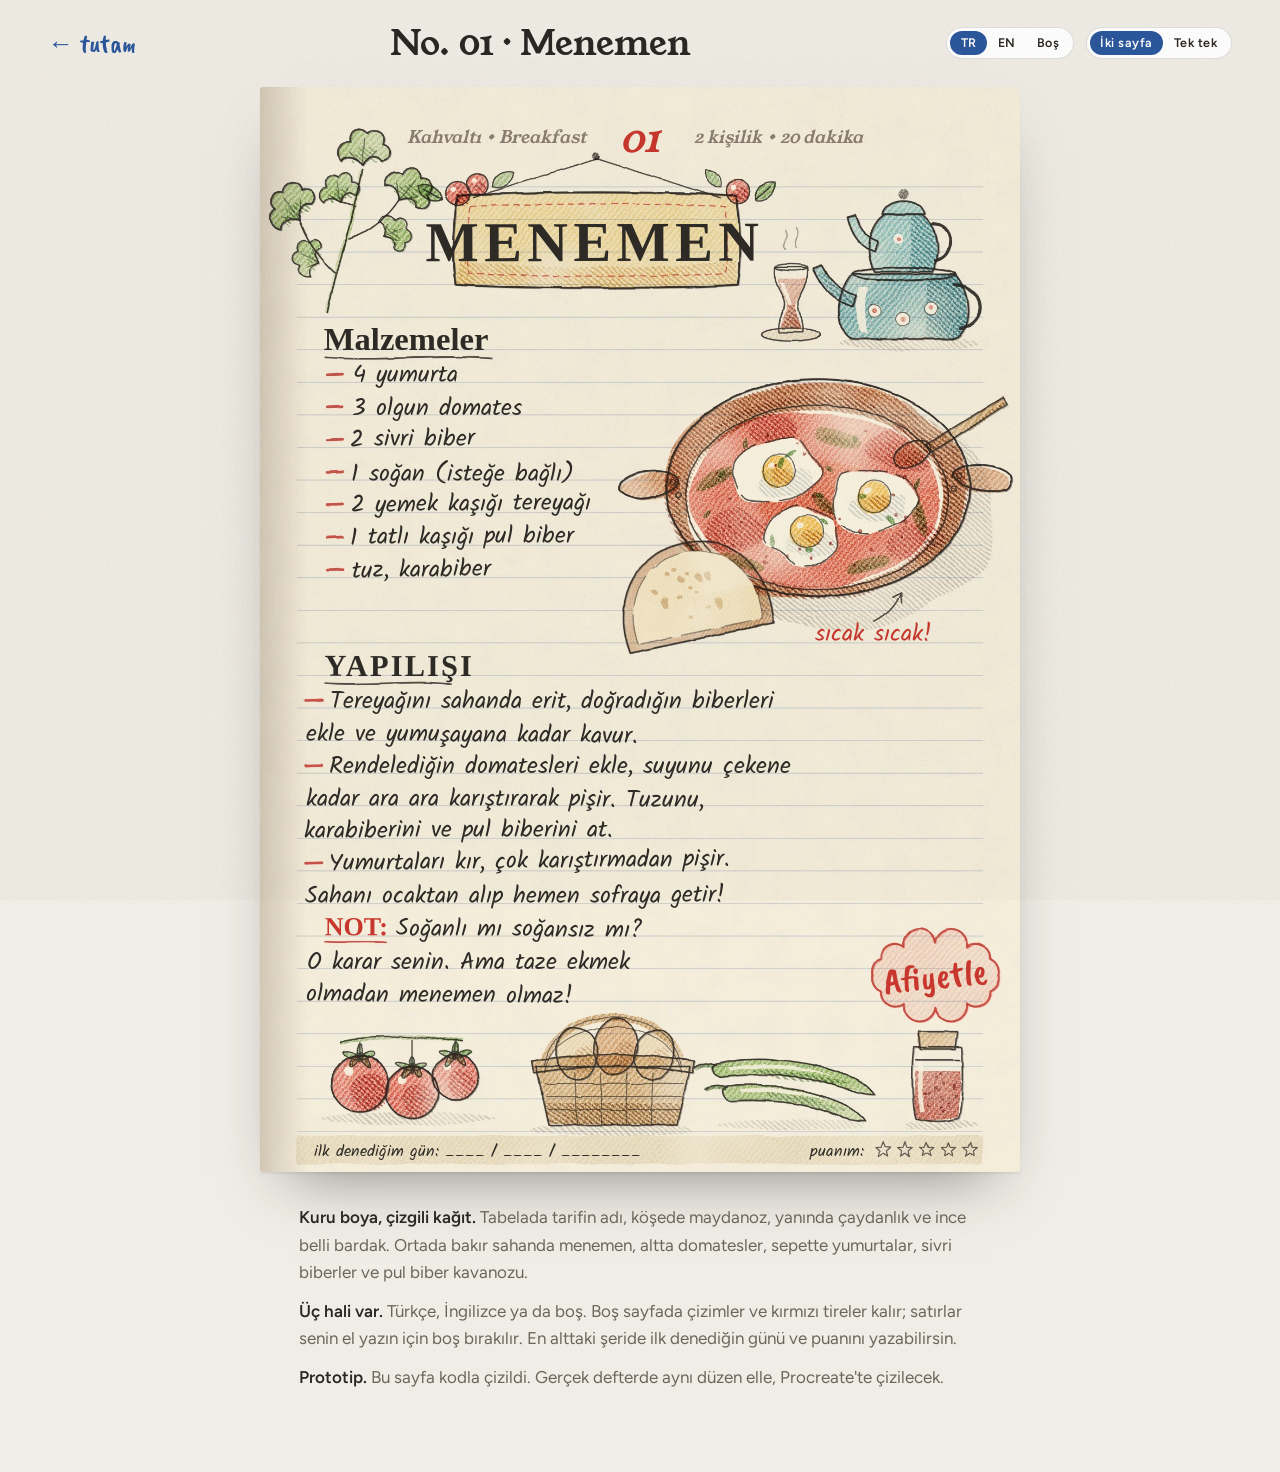
==== commit f53466e0: "Redraw Menemen as a hand-drawn notebook page; name it Tutam Menemen is now a single cream ruled page" ====
--- a/recipes/menemen.html
+++ b/recipes/menemen.html
@@ -3,7 +3,7 @@
 <head>
 <meta charset="utf-8">
 <meta name="viewport" content="width=device-width, initial-scale=1, viewport-fit=cover">
-<title>Menemen tarif sayfası</title>
+<title>Tutam No. 01 Menemen</title>
 <link rel="preconnect" href="https://fonts.googleapis.com">
 <link rel="preconnect" href="https://fonts.gstatic.com" crossorigin>
 <link rel="stylesheet" href="https://fonts.googleapis.com/css2?family=Caveat+Brush&family=Figtree:wght@400..700&family=Kalam:wght@400;700&family=Young+Serif&display=swap">
@@ -30,6 +30,7 @@
     background: #FBF8F1;
   }
   .notebook svg.mm-left, .notebook svg.mm-right { max-width: 640px; }
+  .notebook svg[viewBox="0 0 700 1000"] { max-width: 760px; }
   .about { max-width: 62ch; margin: var(--s-6) auto 0; color: var(--ink-soft); display: grid; gap: var(--s-3); }
   .about p { margin: 0; }
   .about b { color: var(--pen); font-weight: 600; }
@@ -38,7 +39,7 @@
 <body>
 <div class="desk">
   <header class="desk-top">
-    <a class="back" href="../index.html">← tariif</a>
+    <a class="back" href="../index.html">← tutam</a>
     <h1 class="desk-title">No. 01 · Menemen</h1>
     <div class="controls">
       <div class="seg" role="group" aria-label="Sayfa dili" id="langSeg">
@@ -56,9 +57,9 @@
   <main class="notebook" id="notebook"></main>
 
   <section class="about">
-    <p><b>İki sayfalık açılım.</b> Solda bakır sahanda menemen, yanında ekmek ve ince belli bardakta çay. Sağda her malzeme ayrı ayrı çizilmiş, altında el yazısıyla yapılışı.</p>
-    <p><b>Üç hali var.</b> Türkçe, İngilizce ya da boş. Boş sayfada çizimler kalır; malzeme ve tarif satırları senin el yazın için çizgili bırakılır.</p>
-    <p><b>Prototip.</b> Bu sayfa kodla boyandı. Gerçek defterde aynı düzen Procreate'te elle çizilecek.</p>
+    <p><b>Kuru boya, çizgili kağıt.</b> Tabelada tarifin adı, köşede maydanoz, yanında çaydanlık ve ince belli bardak. Ortada bakır sahanda menemen, altta domatesler, sepette yumurtalar, sivri biberler ve pul biber kavanozu.</p>
+    <p><b>Üç hali var.</b> Türkçe, İngilizce ya da boş. Boş sayfada çizimler ve kırmızı tireler kalır; satırlar senin el yazın için boş bırakılır. En alttaki şeride ilk denediğin günü ve puanını yazabilirsin.</p>
+    <p><b>Prototip.</b> Bu sayfa kodla çizildi. Gerçek defterde aynı düzen elle, Procreate'te çizilecek.</p>
   </section>
 </div>
 
@@ -68,6 +69,7 @@
   TariifSpreads.base = "../";   // the baked painting lives in ../assets/spreads
   var lang = "tr";
   var view = window.matchMedia("(max-width: 760px)").matches ? "pages" : "both";
+  if (TariifSpreads.pages("menemen") === 1) { view = "both"; document.getElementById("viewSeg").hidden = true; }
   var book = document.getElementById("notebook");
 
   function draw() {
--- a/assets/styles.css
+++ b/assets/styles.css
@@ -580,6 +580,8 @@
 .spread--painted .mm-spread { display: block; width: 100%; height: auto; }
 .spread--painted .mm-left, .spread--painted .mm-right { display: none; }
 .spread-foot { gap: var(--s-3); }
+.spread.spread--single { display: flex; justify-content: center; background: none; box-shadow: none; overflow: visible; }
+.spread--single .mm-spread { width: auto; height: min(74vh, 900px); max-width: 100%; box-shadow: var(--shadow-sheet); }
 
 /* watercolour paintings: each pigment layer glazes over the one below it */
 .art { isolation: isolate; overflow: visible; }
@@ -912,7 +914,8 @@
   .add-btn { margin-left: 0; }
   .card-meta { flex-direction: column; gap: .2rem; }
   .spread-dialog { padding: var(--s-3); }
-  .spread--painted .mm-both { display: none; }
+  .spread--painted:not(.spread--single) .mm-both { display: none; }
+  .spread--single .mm-spread { width: 100%; height: auto; }
   .spread--painted .mm-left, .spread--painted .mm-right { display: block; }
   .spread--painted .mm-right { border-top: 1px solid var(--rule); }
   .spread { grid-template-columns: minmax(0, 1fr); }
